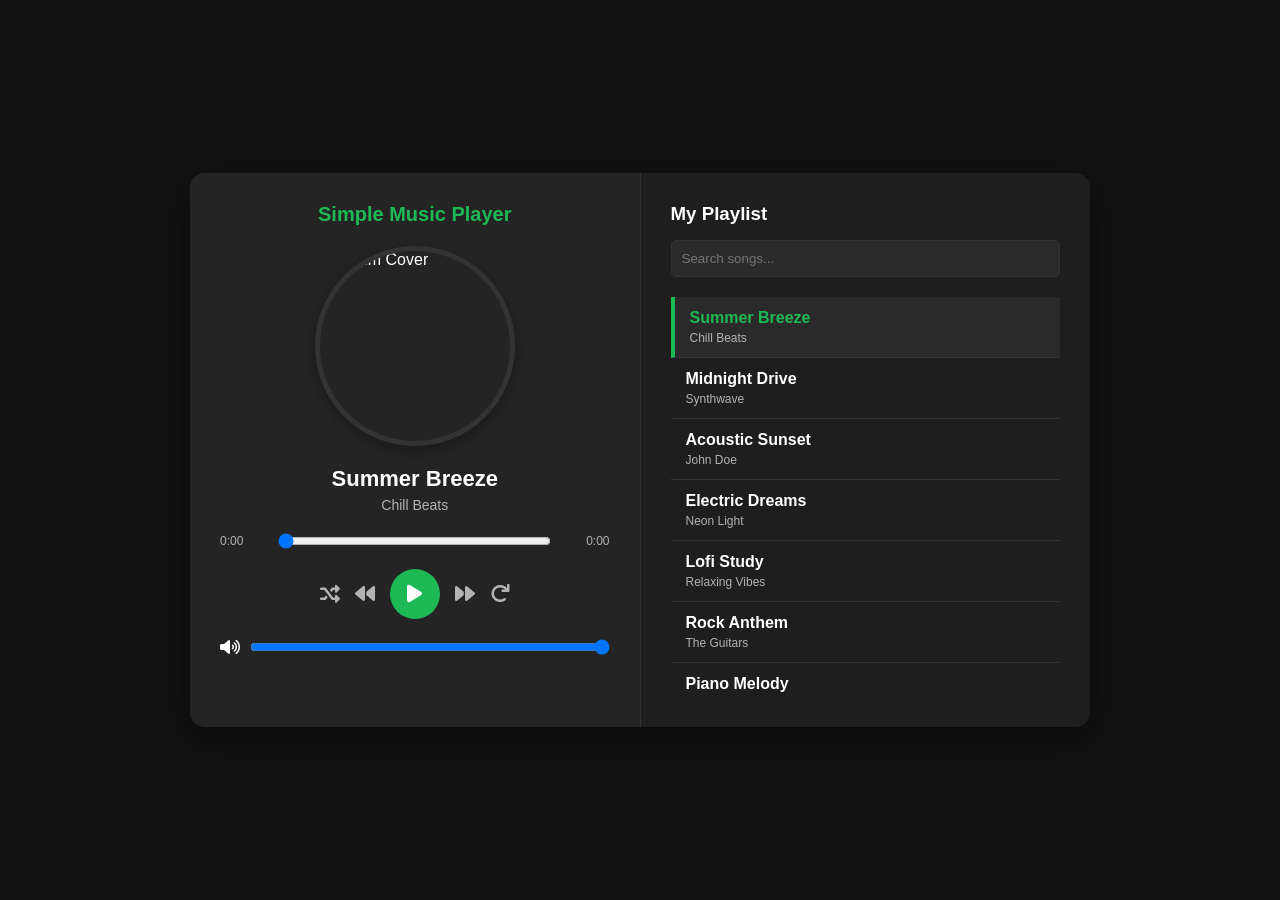
==== Website with DOM Manipulation/index.html @ 87012e7b "Add BCA DOM Assessment Music Player project" ====
<!DOCTYPE html>
<html lang="en">
<head>
    <meta charset="UTF-8">
    <meta name="viewport" content="width=device-width, initial-scale=1.0">
    <title>My Music Player - BCA Project</title>
    <link rel="stylesheet" href="style.css">
    <!-- Font Awesome for icons -->
    <link rel="stylesheet" href="https://cdnjs.cloudflare.com/ajax/libs/font-awesome/6.0.0/css/all.min.css">
</head>
<body>
    <div class="container">
        <!-- Player Section -->
        <div class="player-container">
            <h2 class="app-title">Simple Music Player</h2>
            
            <div class="album-art">
                <!-- Using a placeholder image for demonstration -->
                <img id="cover-image" src="https://via.placeholder.com/200x200/333/1db954?text=Album+Art" alt="Album Cover">
            </div>

            <div class="song-info">
                <h3 id="song-title">Song Title</h3>
                <p id="artist-name">Artist Name</p>
            </div>

            <!-- Progress Bar -->
            <div class="progress-container">
                <span id="current-time">0:00</span>
                <input type="range" id="progress-bar" value="0" min="0" max="100">
                <span id="total-duration">0:00</span>
            </div>

            <!-- Controls -->
            <div class="controls">
                <button id="shuffle-btn" class="control-btn" title="Shuffle"><i class="fas fa-random"></i></button>
                <button id="prev-btn" class="control-btn"><i class="fas fa-backward"></i></button>
                <button id="play-btn" class="control-btn play-pause"><i class="fas fa-play"></i></button>
                <button id="next-btn" class="control-btn"><i class="fas fa-forward"></i></button>
                <button id="repeat-btn" class="control-btn" title="Repeat"><i class="fas fa-redo"></i></button>
            </div>

            <!-- Volume Control -->
            <div class="volume-container">
                <i class="fas fa-volume-up"></i>
                <input type="range" id="volume-slider" value="100" min="0" max="100">
            </div>
            
            <!-- Hidden Audio Element -->
            <audio id="audio-player"></audio>
        </div>

        <!-- Playlist Section -->
        <div class="playlist-container">
            <div class="playlist-header">
                <h3>My Playlist</h3>
                <input type="text" id="search-box" placeholder="Search songs...">
            </div>
            <ul id="playlist-list">
                <!-- Playlist will be generated here by JavaScript -->
            </ul>
        </div>
    </div>

    <script src="script.js"></script>
</body>
</html>
---- Website with DOM Manipulation/style.css ----
/* Basic Reset */
* {
    margin: 0;
    padding: 0;
    box-sizing: border-box;
}

body {
    font-family: 'Segoe UI', Tahoma, Geneva, Verdana, sans-serif;
    background-color: #121212;
    color: #ffffff;
    display: flex;
    justify-content: center;
    align-items: center;
    min-height: 100vh;
}

.container {
    display: flex;
    flex-wrap: wrap;
    background-color: #1e1e1e;
    border-radius: 15px;
    box-shadow: 0 10px 30px rgba(0, 0, 0, 0.5);
    overflow: hidden;
    width: 900px;
    max-width: 95%;
}

/* Player Side */
.player-container {
    flex: 1;
    min-width: 300px;
    padding: 30px;
    display: flex;
    flex-direction: column;
    align-items: center;
    background-color: #242424;
}

.app-title {
    margin-bottom: 20px;
    font-size: 20px;
    color: #1db954;
}

.album-art {
    width: 200px;
    height: 200px;
    border-radius: 50%;
    overflow: hidden;
    margin-bottom: 20px;
    box-shadow: 0 5px 15px rgba(0, 0, 0, 0.3);
    border: 5px solid #333;
}

.album-art img {
    width: 100%;
    height: 100%;
    object-fit: cover;
}

.song-info {
    text-align: center;
    margin-bottom: 20px;
}

#song-title {
    font-size: 22px;
    margin-bottom: 5px;
}

#artist-name {
    color: #b3b3b3;
    font-size: 14px;
}

/* Progress bar styling */
.progress-container {
    width: 100%;
    display: flex;
    align-items: center;
    justify-content: space-between;
    margin-bottom: 20px;
    font-size: 12px;
    color: #b3b3b3;
}

#progress-bar {
    width: 70%;
    cursor: pointer;
}

/* Controls */
.controls {
    display: flex;
    align-items: center;
    justify-content: center;
    gap: 15px;
    margin-bottom: 20px;
}

.control-btn {
    background: none;
    border: none;
    color: #b3b3b3;
    font-size: 20px;
    cursor: pointer;
    transition: color 0.2s;
}

.control-btn:hover {
    color: #ffffff;
}

.play-pause {
    background-color: #1db954;
    color: white;
    width: 50px;
    height: 50px;
    border-radius: 50%;
    display: flex;
    justify-content: center;
    align-items: center;
}

.play-pause:hover {
    background-color: #1ed760;
    color: white;
    transform: scale(1.05);
}

.active-btn {
    color: #1db954 !important;
}

/* Volume */
.volume-container {
    display: flex;
    align-items: center;
    gap: 10px;
    width: 100%;
}

#volume-slider {
    flex: 1;
    cursor: pointer;
}

/* Playlist Side */
.playlist-container {
    flex: 1;
    min-width: 300px;
    padding: 30px;
    background-color: #1e1e1e;
    border-left: 1px solid #333;
}

.playlist-header {
    display: flex;
    flex-direction: column;
    gap: 15px;
    margin-bottom: 20px;
}

#search-box {
    padding: 10px;
    border-radius: 5px;
    border: 1px solid #333;
    background-color: #2b2b2b;
    color: white;
    outline: none;
}

#search-box:focus {
    border-color: #1db954;
}

#playlist-list {
    list-style: none;
    max-height: 400px;
    overflow-y: auto;
}

.playlist-item {
    padding: 12px 15px;
    border-bottom: 1px solid #333;
    cursor: pointer;
    display: flex;
    flex-direction: column;
    transition: background-color 0.2s;
}

.playlist-item:hover {
    background-color: #2a2a2a;
}

.playlist-item .title {
    font-size: 16px;
    font-weight: bold;
}

.playlist-item .artist {
    font-size: 12px;
    color: #b3b3b3;
    margin-top: 4px;
}

/* Highlight playing song */
.playing {
    background-color: #2a2a2a;
    border-left: 4px solid #1db954;
}

.playing .title {
    color: #1db954;
}

/* Custom Scrollbar */
::-webkit-scrollbar {
    width: 8px;
}
::-webkit-scrollbar-track {
    background: #1e1e1e;
}
::-webkit-scrollbar-thumb {
    background: #555;
    border-radius: 4px;
}
::-webkit-scrollbar-thumb:hover {
    background: #777;
}

@media (max-width: 768px) {
    .container {
        flex-direction: column;
    }
    .playlist-container {
        border-left: none;
        border-top: 1px solid #333;
    }
}
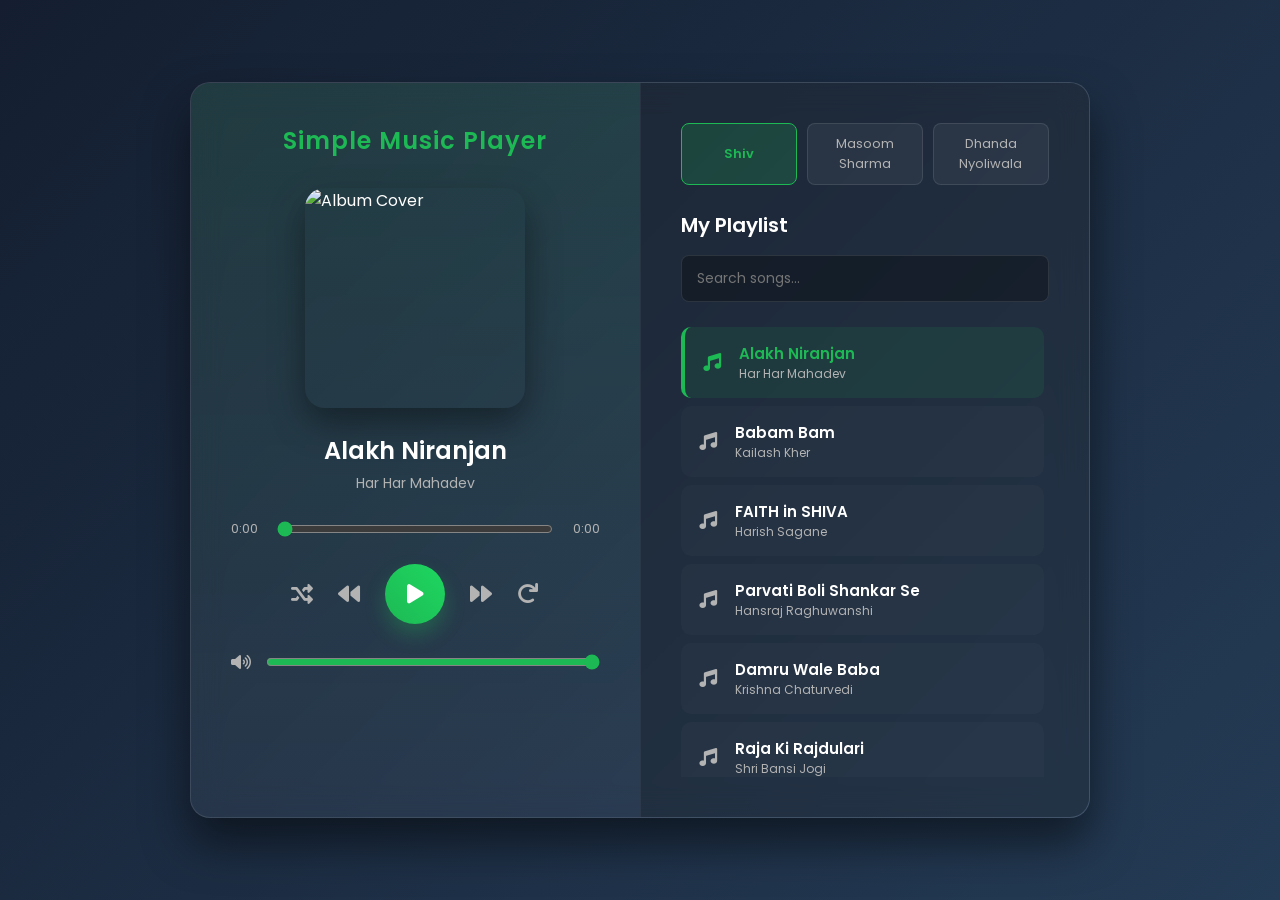
==== commit 7b089141: "Add custom playlists for Shiv, Masoom Sharma, and Dhanda with actual song paths" ====
--- a/Website with DOM Manipulation/index.html
+++ b/Website with DOM Manipulation/index.html
@@ -52,6 +52,11 @@
 
         <!-- Playlist Section -->
         <div class="playlist-container">
+            <div class="playlist-switcher">
+                <button class="playlist-tab active" data-playlist="shiv">Shiv</button>
+                <button class="playlist-tab" data-playlist="masoom">Masoom Sharma</button>
+                <button class="playlist-tab" data-playlist="dhanda">Dhanda Nyoliwala</button>
+            </div>
             <div class="playlist-header">
                 <h3>My Playlist</h3>
                 <input type="text" id="search-box" placeholder="Search songs...">
--- a/Website with DOM Manipulation/style.css
+++ b/Website with DOM Manipulation/style.css
@@ -1,14 +1,15 @@
-/* Basic Reset */
+@import url('https://fonts.googleapis.com/css2?family=Poppins:wght@300;400;600&display=swap');
+
 * {
     margin: 0;
     padding: 0;
     box-sizing: border-box;
+    font-family: 'Poppins', sans-serif;
 }
 
 body {
-    font-family: 'Segoe UI', Tahoma, Geneva, Verdana, sans-serif;
-    background-color: #121212;
-    color: #ffffff;
+    background: linear-gradient(135deg, #141e30, #243b55);
+    color: #fff;
     display: flex;
     justify-content: center;
     align-items: center;
@@ -17,40 +18,47 @@
 
 .container {
     display: flex;
-    flex-wrap: wrap;
-    background-color: #1e1e1e;
-    border-radius: 15px;
-    box-shadow: 0 10px 30px rgba(0, 0, 0, 0.5);
-    overflow: hidden;
+    background: rgba(255, 255, 255, 0.05);
+    backdrop-filter: blur(15px);
+    -webkit-backdrop-filter: blur(15px);
+    border: 1px solid rgba(255, 255, 255, 0.1);
+    border-radius: 20px;
+    box-shadow: 0 25px 45px rgba(0, 0, 0, 0.5);
     width: 900px;
     max-width: 95%;
+    overflow: hidden;
 }
 
 /* Player Side */
 .player-container {
     flex: 1;
-    min-width: 300px;
-    padding: 30px;
+    padding: 40px;
     display: flex;
     flex-direction: column;
     align-items: center;
-    background-color: #242424;
+    background: linear-gradient(to bottom, rgba(29, 185, 84, 0.1), transparent);
 }
 
 .app-title {
-    margin-bottom: 20px;
-    font-size: 20px;
+    font-size: 24px;
     color: #1db954;
+    font-weight: 600;
+    margin-bottom: 30px;
+    letter-spacing: 1px;
 }
 
 .album-art {
-    width: 200px;
-    height: 200px;
-    border-radius: 50%;
+    width: 220px;
+    height: 220px;
+    border-radius: 20px;
     overflow: hidden;
-    margin-bottom: 20px;
-    box-shadow: 0 5px 15px rgba(0, 0, 0, 0.3);
-    border: 5px solid #333;
+    margin-bottom: 25px;
+    box-shadow: 0 15px 35px rgba(0, 0, 0, 0.4);
+    transition: transform 0.3s;
+}
+
+.album-art:hover {
+    transform: scale(1.05);
 }
 
 .album-art img {
@@ -61,11 +69,12 @@
 
 .song-info {
     text-align: center;
-    margin-bottom: 20px;
+    margin-bottom: 25px;
 }
 
 #song-title {
-    font-size: 22px;
+    font-size: 24px;
+    font-weight: 600;
     margin-bottom: 5px;
 }
 
@@ -80,14 +89,15 @@
     display: flex;
     align-items: center;
     justify-content: space-between;
-    margin-bottom: 20px;
-    font-size: 12px;
+    margin-bottom: 25px;
+    font-size: 13px;
     color: #b3b3b3;
 }
 
 #progress-bar {
-    width: 70%;
-    cursor: pointer;
+    width: 75%;
+    cursor: pointer;
+    accent-color: #1db954;
 }
 
 /* Controls */
@@ -95,38 +105,40 @@
     display: flex;
     align-items: center;
     justify-content: center;
-    gap: 15px;
-    margin-bottom: 20px;
+    gap: 25px;
+    margin-bottom: 30px;
 }
 
 .control-btn {
     background: none;
     border: none;
     color: #b3b3b3;
-    font-size: 20px;
-    cursor: pointer;
-    transition: color 0.2s;
+    font-size: 22px;
+    cursor: pointer;
+    transition: all 0.3s;
 }
 
 .control-btn:hover {
-    color: #ffffff;
+    color: #fff;
+    transform: translateY(-2px);
 }
 
 .play-pause {
-    background-color: #1db954;
+    background: linear-gradient(45deg, #1db954, #1ed760);
     color: white;
-    width: 50px;
-    height: 50px;
+    width: 60px;
+    height: 60px;
     border-radius: 50%;
     display: flex;
     justify-content: center;
     align-items: center;
+    box-shadow: 0 10px 20px rgba(29, 185, 84, 0.3);
 }
 
 .play-pause:hover {
-    background-color: #1ed760;
+    transform: scale(1.1) translateY(-2px);
     color: white;
-    transform: scale(1.05);
+    box-shadow: 0 15px 25px rgba(29, 185, 84, 0.4);
 }
 
 .active-btn {
@@ -137,78 +149,137 @@
 .volume-container {
     display: flex;
     align-items: center;
-    gap: 10px;
+    gap: 15px;
     width: 100%;
+    color: #b3b3b3;
 }
 
 #volume-slider {
     flex: 1;
     cursor: pointer;
+    accent-color: #1db954;
 }
 
 /* Playlist Side */
 .playlist-container {
     flex: 1;
-    min-width: 300px;
-    padding: 30px;
-    background-color: #1e1e1e;
-    border-left: 1px solid #333;
+    padding: 40px;
+    background: rgba(0, 0, 0, 0.2);
+    border-left: 1px solid rgba(255, 255, 255, 0.05);
+}
+
+.playlist-switcher {
+    display: flex;
+    gap: 10px;
+    margin-bottom: 25px;
+}
+
+.playlist-tab {
+    flex: 1;
+    background: rgba(255, 255, 255, 0.05);
+    border: 1px solid rgba(255, 255, 255, 0.1);
+    color: #b3b3b3;
+    padding: 10px;
+    border-radius: 8px;
+    cursor: pointer;
+    font-size: 13px;
+    transition: all 0.3s;
+}
+
+.playlist-tab:hover {
+    background: rgba(255, 255, 255, 0.1);
+    color: #fff;
+}
+
+.playlist-tab.active {
+    background: rgba(29, 185, 84, 0.2);
+    border-color: #1db954;
+    color: #1db954;
+    font-weight: 600;
 }
 
 .playlist-header {
     display: flex;
     flex-direction: column;
     gap: 15px;
-    margin-bottom: 20px;
+    margin-bottom: 25px;
+}
+
+.playlist-header h3 {
+    font-size: 20px;
+    font-weight: 600;
 }
 
 #search-box {
-    padding: 10px;
-    border-radius: 5px;
-    border: 1px solid #333;
-    background-color: #2b2b2b;
+    padding: 12px 15px;
+    border-radius: 8px;
+    border: 1px solid rgba(255, 255, 255, 0.1);
+    background: rgba(0, 0, 0, 0.3);
     color: white;
     outline: none;
+    font-size: 14px;
+    transition: all 0.3s;
 }
 
 #search-box:focus {
     border-color: #1db954;
+    box-shadow: 0 0 10px rgba(29, 185, 84, 0.2);
 }
 
 #playlist-list {
     list-style: none;
-    max-height: 400px;
+    max-height: 450px;
     overflow-y: auto;
+    padding-right: 5px;
 }
 
 .playlist-item {
-    padding: 12px 15px;
-    border-bottom: 1px solid #333;
-    cursor: pointer;
+    padding: 15px;
+    border-radius: 10px;
+    margin-bottom: 8px;
+    cursor: pointer;
+    display: flex;
+    align-items: center;
+    gap: 15px;
+    transition: all 0.3s;
+    background: rgba(255, 255, 255, 0.02);
+}
+
+.playlist-item:hover {
+    background: rgba(255, 255, 255, 0.08);
+    transform: translateX(5px);
+}
+
+.playlist-icon {
+    color: #b3b3b3;
+    font-size: 18px;
+    width: 24px;
+    text-align: center;
+}
+
+.song-details {
     display: flex;
     flex-direction: column;
-    transition: background-color 0.2s;
-}
-
-.playlist-item:hover {
-    background-color: #2a2a2a;
 }
 
 .playlist-item .title {
-    font-size: 16px;
-    font-weight: bold;
+    font-size: 15px;
+    font-weight: 600;
 }
 
 .playlist-item .artist {
     font-size: 12px;
     color: #b3b3b3;
-    margin-top: 4px;
 }
 
 /* Highlight playing song */
 .playing {
-    background-color: #2a2a2a;
+    background: rgba(29, 185, 84, 0.1);
     border-left: 4px solid #1db954;
+}
+
+.playing .playlist-icon {
+    color: #1db954;
 }
 
 .playing .title {
@@ -217,17 +288,17 @@
 
 /* Custom Scrollbar */
 ::-webkit-scrollbar {
-    width: 8px;
+    width: 6px;
 }
 ::-webkit-scrollbar-track {
-    background: #1e1e1e;
+    background: rgba(0,0,0,0.1);
 }
 ::-webkit-scrollbar-thumb {
-    background: #555;
-    border-radius: 4px;
+    background: rgba(255,255,255,0.2);
+    border-radius: 10px;
 }
 ::-webkit-scrollbar-thumb:hover {
-    background: #777;
+    background: rgba(255,255,255,0.4);
 }
 
 @media (max-width: 768px) {
@@ -236,6 +307,6 @@
     }
     .playlist-container {
         border-left: none;
-        border-top: 1px solid #333;
+        border-top: 1px solid rgba(255, 255, 255, 0.05);
     }
 }
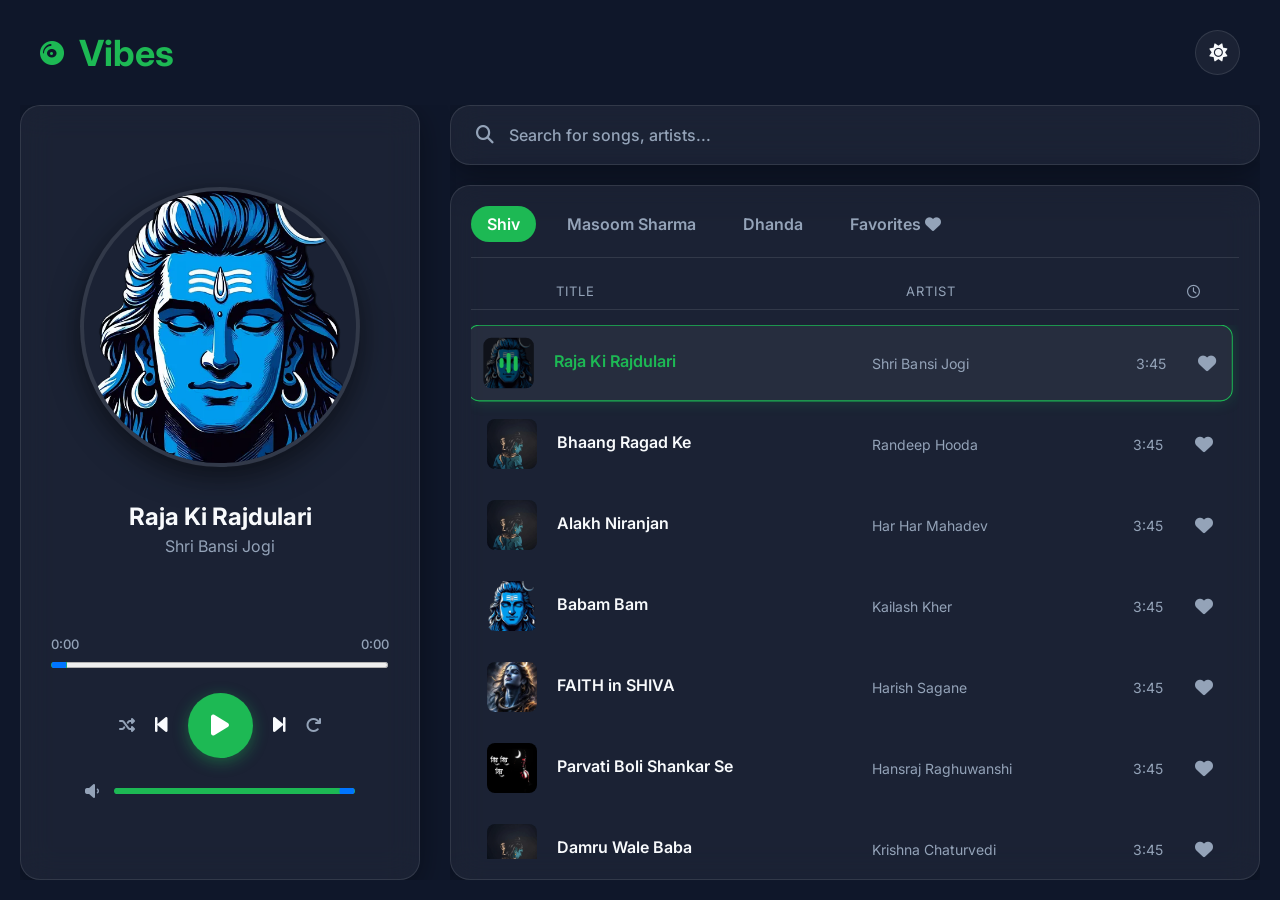
==== commit 3661b629: "Premium Music Player UI overhaul with custom covers, dynamic background, and new playlists" ====
--- a/Website with DOM Manipulation/index.html
+++ b/Website with DOM Manipulation/index.html
@@ -3,69 +3,116 @@
 <head>
     <meta charset="UTF-8">
     <meta name="viewport" content="width=device-width, initial-scale=1.0">
-    <title>My Music Player - BCA Project</title>
+    <title>Premium Music Player</title>
     <link rel="stylesheet" href="style.css">
-    <!-- Font Awesome for icons -->
-    <link rel="stylesheet" href="https://cdnjs.cloudflare.com/ajax/libs/font-awesome/6.0.0/css/all.min.css">
+    <!-- Font Awesome for Icons -->
+    <link rel="stylesheet" href="https://cdnjs.cloudflare.com/ajax/libs/font-awesome/6.4.0/css/all.min.css">
+    <!-- Google Fonts -->
+    <link href="https://fonts.googleapis.com/css2?family=Inter:wght@300;400;500;600;700&display=swap" rel="stylesheet">
 </head>
-<body>
-    <div class="container">
-        <!-- Player Section -->
-        <div class="player-container">
-            <h2 class="app-title">Simple Music Player</h2>
-            
-            <div class="album-art">
-                <!-- Using a placeholder image for demonstration -->
-                <img id="cover-image" src="https://via.placeholder.com/200x200/333/1db954?text=Album+Art" alt="Album Cover">
+<body class="dark-mode">
+
+    <div class="app-container">
+        
+        <!-- Header / Nav -->
+        <header class="app-header">
+            <div class="logo">
+                <i class="fas fa-compact-disc fa-spin"></i>
+                <h2>Vibes</h2>
             </div>
+            <button id="theme-toggle" class="glass-btn">
+                <i class="fas fa-sun"></i>
+            </button>
+        </header>
 
-            <div class="song-info">
-                <h3 id="song-title">Song Title</h3>
-                <p id="artist-name">Artist Name</p>
-            </div>
+        <div class="main-content">
+            <!-- ===================== -->
+            <!-- LEFT PANEL: Player    -->
+            <!-- ===================== -->
+            <section class="left-panel glass-card">
+                
+                <div class="album-art-container">
+                    <img src="images/shiv2.png" id="cover-image" class="album-art" alt="Album Cover">
+                    <div class="glow-ring"></div>
+                </div>
 
-            <!-- Progress Bar -->
-            <div class="progress-container">
-                <span id="current-time">0:00</span>
-                <input type="range" id="progress-bar" value="0" min="0" max="100">
-                <span id="total-duration">0:00</span>
-            </div>
+                <div class="song-info">
+                    <h1 id="song-title">Raja Ki Rajdulari</h1>
+                    <p id="artist-name">Shri Bansi Jogi</p>
+                </div>
 
-            <!-- Controls -->
-            <div class="controls">
-                <button id="shuffle-btn" class="control-btn" title="Shuffle"><i class="fas fa-random"></i></button>
-                <button id="prev-btn" class="control-btn"><i class="fas fa-backward"></i></button>
-                <button id="play-btn" class="control-btn play-pause"><i class="fas fa-play"></i></button>
-                <button id="next-btn" class="control-btn"><i class="fas fa-forward"></i></button>
-                <button id="repeat-btn" class="control-btn" title="Repeat"><i class="fas fa-redo"></i></button>
-            </div>
+                <!-- Animated Audio Visualizer (Placeholder for aesthetics) -->
+                <div class="main-visualizer" id="main-visualizer">
+                    <div class="v-bar"></div>
+                    <div class="v-bar"></div>
+                    <div class="v-bar"></div>
+                    <div class="v-bar"></div>
+                    <div class="v-bar"></div>
+                    <div class="v-bar"></div>
+                    <div class="v-bar"></div>
+                </div>
 
-            <!-- Volume Control -->
-            <div class="volume-container">
-                <i class="fas fa-volume-up"></i>
-                <input type="range" id="volume-slider" value="100" min="0" max="100">
-            </div>
-            
-            <!-- Hidden Audio Element -->
-            <audio id="audio-player"></audio>
-        </div>
+                <div class="progress-container">
+                    <div class="time-display">
+                        <span id="current-time">0:00</span>
+                        <span id="total-duration">0:00</span>
+                    </div>
+                    <input type="range" id="progress-bar" class="custom-slider" value="0" min="0" max="100">
+                </div>
 
-        <!-- Playlist Section -->
-        <div class="playlist-container">
-            <div class="playlist-switcher">
-                <button class="playlist-tab active" data-playlist="shiv">Shiv</button>
-                <button class="playlist-tab" data-playlist="masoom">Masoom Sharma</button>
-                <button class="playlist-tab" data-playlist="dhanda">Dhanda Nyoliwala</button>
-            </div>
-            <div class="playlist-header">
-                <h3>My Playlist</h3>
-                <input type="text" id="search-box" placeholder="Search songs...">
-            </div>
-            <ul id="playlist-list">
-                <!-- Playlist will be generated here by JavaScript -->
-            </ul>
+                <div class="player-controls">
+                    <button id="shuffle-btn" class="control-btn small-btn" title="Shuffle (S)"><i class="fas fa-random"></i></button>
+                    <button id="prev-btn" class="control-btn" title="Previous (Left Arrow)"><i class="fas fa-step-backward"></i></button>
+                    <button id="play-btn" class="control-btn play-pause-btn" title="Play/Pause (Space)"><i class="fas fa-play"></i></button>
+                    <button id="next-btn" class="control-btn" title="Next (Right Arrow)"><i class="fas fa-step-forward"></i></button>
+                    <button id="repeat-btn" class="control-btn small-btn" title="Repeat (R)"><i class="fas fa-redo"></i></button>
+                </div>
+
+                <div class="volume-container">
+                    <i class="fas fa-volume-down volume-icon" id="mute-btn"></i>
+                    <input type="range" id="volume-slider" class="custom-slider" value="100" min="0" max="100">
+                </div>
+                
+                <audio id="audio-player"></audio>
+            </section>
+
+            <!-- ===================== -->
+            <!-- RIGHT PANEL: Playlist -->
+            <!-- ===================== -->
+            <section class="right-panel">
+                
+                <div class="search-container glass-card">
+                    <i class="fas fa-search"></i>
+                    <input type="text" id="search-box" placeholder="Search for songs, artists...">
+                </div>
+
+                <div class="playlist-section glass-card">
+                    <!-- Top Tabs -->
+                    <div class="playlist-tabs">
+                        <button class="tab-btn active" data-target="shiv">Shiv</button>
+                        <button class="tab-btn" data-target="masoom">Masoom Sharma</button>
+                        <button class="tab-btn" data-target="dhanda">Dhanda</button>
+                        <button class="tab-btn" data-target="favorites">Favorites <i class="fas fa-heart"></i></button>
+                    </div>
+
+                    <div class="playlist-header-labels">
+                        <span class="label-title">Title</span>
+                        <span class="label-artist">Artist</span>
+                        <span class="label-duration"><i class="far fa-clock"></i></span>
+                    </div>
+
+                    <!-- Playlist Container -->
+                    <ul id="playlist-list" class="playlist-list">
+                        <!-- Items injected by JS -->
+                    </ul>
+                </div>
+
+            </section>
         </div>
     </div>
+
+    <!-- Toast Notifications -->
+    <div id="toast-container"></div>
 
     <script src="script.js"></script>
 </body>
--- a/Website with DOM Manipulation/style.css
+++ b/Website with DOM Manipulation/style.css
@@ -1,148 +1,374 @@
-@import url('https://fonts.googleapis.com/css2?family=Poppins:wght@300;400;600&display=swap');
-
+/* =========================================
+   VARIABLES & THEME SETUP
+   ========================================= */
+:root {
+    /* Dark Theme (Default) */
+    --bg-color: #0f172a;
+    --text-primary: #f8fafc;
+    --text-secondary: #94a3b8;
+    --accent: #1db954;
+    /* Neon Green */
+    --accent-hover: #1ed760;
+    --glass-bg: rgba(255, 255, 255, 0.05);
+    --glass-border: rgba(255, 255, 255, 0.1);
+    --glass-shadow: 0 8px 32px 0 rgba(0, 0, 0, 0.37);
+    --hover-bg: rgba(255, 255, 255, 0.1);
+    --radius: 20px;
+    --transition: all 0.3s cubic-bezier(0.4, 0, 0.2, 1);
+}
+
+/* Light Theme overrides */
+body.light-mode {
+    --bg-color: #f1f5f9;
+    --text-primary: #0f172a;
+    --text-secondary: #475569;
+    --accent: #10b981;
+    --accent-hover: #059669;
+    --glass-bg: rgba(255, 255, 255, 0.6);
+    --glass-border: rgba(255, 255, 255, 1);
+    --glass-shadow: 0 8px 32px 0 rgba(31, 38, 135, 0.1);
+    --hover-bg: rgba(0, 0, 0, 0.05);
+}
+
+/* =========================================
+   RESET & BASE STYLES
+   ========================================= */
 * {
     margin: 0;
     padding: 0;
     box-sizing: border-box;
-    font-family: 'Poppins', sans-serif;
+    font-family: 'Inter', sans-serif;
 }
 
 body {
-    background: linear-gradient(135deg, #141e30, #243b55);
-    color: #fff;
+    background: var(--bg-color);
+    color: var(--text-primary);
+    min-height: 100vh;
+    transition: var(--transition);
+    overflow-x: hidden;
+}
+
+/* Custom Scrollbar */
+::-webkit-scrollbar {
+    width: 8px;
+}
+
+::-webkit-scrollbar-track {
+    background: transparent;
+}
+
+::-webkit-scrollbar-thumb {
+    background: var(--glass-border);
+    border-radius: 10px;
+}
+
+::-webkit-scrollbar-thumb:hover {
+    background: var(--text-secondary);
+}
+
+/* =========================================
+   UTILITIES
+   ========================================= */
+.glass-card {
+    background: var(--glass-bg);
+    backdrop-filter: blur(16px);
+    -webkit-backdrop-filter: blur(16px);
+    border: 1px solid var(--glass-border);
+    border-radius: var(--radius);
+    box-shadow: var(--glass-shadow);
+}
+
+/* =========================================
+   LAYOUT
+   ========================================= */
+.app-container {
+    max-width: 1400px;
+    margin: 0 auto;
+    padding: 20px;
+    display: flex;
+    flex-direction: column;
+    height: 100vh;
+}
+
+.app-header {
+    display: flex;
+    justify-content: space-between;
+    align-items: center;
+    padding: 10px 20px;
+    margin-bottom: 20px;
+}
+
+.logo {
+    display: flex;
+    align-items: center;
+    gap: 15px;
+    font-size: 24px;
+    font-weight: 700;
+    color: var(--accent);
+}
+
+.glass-btn {
+    background: var(--glass-bg);
+    border: 1px solid var(--glass-border);
+    color: var(--text-primary);
+    width: 45px;
+    height: 45px;
+    border-radius: 50%;
+    cursor: pointer;
+    transition: var(--transition);
     display: flex;
     justify-content: center;
     align-items: center;
-    min-height: 100vh;
-}
-
-.container {
-    display: flex;
-    background: rgba(255, 255, 255, 0.05);
-    backdrop-filter: blur(15px);
-    -webkit-backdrop-filter: blur(15px);
-    border: 1px solid rgba(255, 255, 255, 0.1);
-    border-radius: 20px;
-    box-shadow: 0 25px 45px rgba(0, 0, 0, 0.5);
-    width: 900px;
-    max-width: 95%;
+    font-size: 18px;
+}
+
+.glass-btn:hover {
+    background: var(--hover-bg);
+    transform: translateY(-2px);
+}
+
+.main-content {
+    display: flex;
+    gap: 30px;
+    flex: 1;
     overflow: hidden;
-}
-
-/* Player Side */
-.player-container {
-    flex: 1;
-    padding: 40px;
+    /* Prevent body scroll */
+}
+
+/* =========================================
+   LEFT PANEL (PLAYER)
+   ========================================= */
+.left-panel {
+    flex: 0 0 400px;
+    padding: 40px 30px;
     display: flex;
     flex-direction: column;
     align-items: center;
-    background: linear-gradient(to bottom, rgba(29, 185, 84, 0.1), transparent);
-}
-
-.app-title {
-    font-size: 24px;
-    color: #1db954;
-    font-weight: 600;
-    margin-bottom: 30px;
-    letter-spacing: 1px;
+    justify-content: center;
+    gap: 25px;
+}
+
+/* Album Art */
+.album-art-container {
+    position: relative;
+    width: 280px;
+    height: 280px;
+    border-radius: 50%;
+    margin-bottom: 10px;
 }
 
 .album-art {
-    width: 220px;
-    height: 220px;
-    border-radius: 20px;
-    overflow: hidden;
-    margin-bottom: 25px;
-    box-shadow: 0 15px 35px rgba(0, 0, 0, 0.4);
-    transition: transform 0.3s;
-}
-
-.album-art:hover {
-    transform: scale(1.05);
-}
-
-.album-art img {
     width: 100%;
     height: 100%;
     object-fit: cover;
-}
-
+    border-radius: 50%;
+    border: 4px solid var(--glass-border);
+    box-shadow: 0 10px 30px rgba(0, 0, 0, 0.5);
+    transition: var(--transition);
+    z-index: 2;
+    position: relative;
+}
+
+.glow-ring {
+    position: absolute;
+    top: -5px;
+    left: -5px;
+    right: -5px;
+    bottom: -5px;
+    border-radius: 50%;
+    background: conic-gradient(from 0deg, transparent, var(--accent), transparent);
+    z-index: 1;
+    opacity: 0;
+    transition: opacity 0.3s ease;
+}
+
+/* Spinning Animation */
+@keyframes spin {
+    100% {
+        transform: rotate(360deg);
+    }
+}
+
+.album-art.spinning {
+    animation: spin 15s linear infinite;
+    border-color: var(--accent);
+}
+
+.album-art.spinning+.glow-ring {
+    opacity: 0.5;
+    animation: spin 3s linear infinite;
+}
+
+/* Song Info */
 .song-info {
     text-align: center;
-    margin-bottom: 25px;
-}
-
-#song-title {
+    width: 100%;
+}
+
+.song-info h1 {
     font-size: 24px;
-    font-weight: 600;
+    font-weight: 700;
     margin-bottom: 5px;
-}
-
-#artist-name {
-    color: #b3b3b3;
-    font-size: 14px;
-}
-
-/* Progress bar styling */
+    white-space: nowrap;
+    overflow: hidden;
+    text-overflow: ellipsis;
+}
+
+.song-info p {
+    color: var(--text-secondary);
+    font-size: 16px;
+    font-weight: 400;
+}
+
+/* Visualizer Placeholder */
+.main-visualizer {
+    display: flex;
+    align-items: flex-end;
+    justify-content: center;
+    gap: 5px;
+    height: 30px;
+    opacity: 0;
+    transition: opacity 0.3s ease;
+}
+
+.main-visualizer.active {
+    opacity: 1;
+}
+
+.v-bar {
+    width: 6px;
+    background: var(--accent);
+    border-radius: 3px;
+    animation: eqPlay 1s infinite alternate ease-in-out;
+}
+
+.v-bar:nth-child(1) {
+    height: 30%;
+    animation-delay: 0.1s;
+}
+
+.v-bar:nth-child(2) {
+    height: 70%;
+    animation-delay: 0.3s;
+}
+
+.v-bar:nth-child(3) {
+    height: 100%;
+    animation-delay: 0.0s;
+}
+
+.v-bar:nth-child(4) {
+    height: 50%;
+    animation-delay: 0.2s;
+}
+
+.v-bar:nth-child(5) {
+    height: 80%;
+    animation-delay: 0.4s;
+}
+
+.v-bar:nth-child(6) {
+    height: 40%;
+    animation-delay: 0.1s;
+}
+
+.v-bar:nth-child(7) {
+    height: 60%;
+    animation-delay: 0.5s;
+}
+
+/* Progress Bar */
 .progress-container {
     width: 100%;
     display: flex;
-    align-items: center;
+    flex-direction: column;
+    gap: 10px;
+}
+
+.time-display {
+    display: flex;
     justify-content: space-between;
-    margin-bottom: 25px;
     font-size: 13px;
-    color: #b3b3b3;
-}
-
-#progress-bar {
-    width: 75%;
+    color: var(--text-secondary);
+    font-weight: 500;
+}
+
+/* Custom Sliders */
+.custom-slider {
+    width: 100%;
+    height: 6px;
+    background: var(--glass-border);
+    border-radius: 5px;
+    outline: none;
     cursor: pointer;
-    accent-color: #1db954;
+    overflow: hidden;
+}
+
+.custom-slider::-webkit-slider-thumb {
+    -webkit-appearance: none;
+    width: 12px;
+    height: 12px;
+    border-radius: 50%;
+    background: var(--text-primary);
+    box-shadow: -400px 0 0 400px var(--accent);
+    cursor: pointer;
+    transition: var(--transition);
+}
+
+.custom-slider:hover::-webkit-slider-thumb {
+    transform: scale(1.3);
 }
 
 /* Controls */
-.controls {
+.player-controls {
     display: flex;
     align-items: center;
     justify-content: center;
-    gap: 25px;
-    margin-bottom: 30px;
+    gap: 20px;
+    width: 100%;
 }
 
 .control-btn {
     background: none;
     border: none;
-    color: #b3b3b3;
-    font-size: 22px;
+    color: var(--text-primary);
+    font-size: 20px;
     cursor: pointer;
-    transition: all 0.3s;
+    transition: var(--transition);
+    display: flex;
+    align-items: center;
+    justify-content: center;
 }
 
 .control-btn:hover {
+    color: var(--accent);
+    transform: scale(1.1);
+}
+
+.control-btn.active-btn {
+    color: var(--accent);
+    text-shadow: 0 0 10px var(--accent);
+}
+
+.play-pause-btn {
+    width: 65px;
+    height: 65px;
+    background: var(--accent);
     color: #fff;
-    transform: translateY(-2px);
-}
-
-.play-pause {
-    background: linear-gradient(45deg, #1db954, #1ed760);
-    color: white;
-    width: 60px;
-    height: 60px;
     border-radius: 50%;
-    display: flex;
-    justify-content: center;
-    align-items: center;
-    box-shadow: 0 10px 20px rgba(29, 185, 84, 0.3);
-}
-
-.play-pause:hover {
-    transform: scale(1.1) translateY(-2px);
-    color: white;
-    box-shadow: 0 15px 25px rgba(29, 185, 84, 0.4);
-}
-
-.active-btn {
-    color: #1db954 !important;
+    font-size: 24px;
+    box-shadow: 0 4px 15px rgba(29, 185, 84, 0.4);
+}
+
+.play-pause-btn:hover {
+    background: var(--accent-hover);
+    transform: scale(1.05);
+    color: #fff;
+}
+
+.small-btn {
+    font-size: 16px;
+    color: var(--text-secondary);
 }
 
 /* Volume */
@@ -150,163 +376,337 @@
     display: flex;
     align-items: center;
     gap: 15px;
-    width: 100%;
-    color: #b3b3b3;
-}
-
-#volume-slider {
+    width: 80%;
+    color: var(--text-secondary);
+}
+
+.volume-icon {
+    cursor: pointer;
+    transition: var(--transition);
+}
+
+.volume-icon:hover {
+    color: var(--accent);
+}
+
+/* =========================================
+   RIGHT PANEL (PLAYLIST)
+   ========================================= */
+.right-panel {
     flex: 1;
-    cursor: pointer;
-    accent-color: #1db954;
-}
-
-/* Playlist Side */
-.playlist-container {
+    display: flex;
+    flex-direction: column;
+    gap: 20px;
+    overflow: hidden;
+}
+
+/* Search */
+.search-container {
+    display: flex;
+    align-items: center;
+    padding: 0 25px;
+    height: 60px;
+    gap: 15px;
+}
+
+.search-container i {
+    color: var(--text-secondary);
+    font-size: 18px;
+}
+
+.search-container input {
     flex: 1;
-    padding: 40px;
-    background: rgba(0, 0, 0, 0.2);
-    border-left: 1px solid rgba(255, 255, 255, 0.05);
-}
-
-.playlist-switcher {
-    display: flex;
-    gap: 10px;
-    margin-bottom: 25px;
-}
-
-.playlist-tab {
+    background: transparent;
+    border: none;
+    outline: none;
+    color: var(--text-primary);
+    font-size: 16px;
+    font-weight: 500;
+}
+
+.search-container input::placeholder {
+    color: var(--text-secondary);
+}
+
+/* Playlist Section */
+.playlist-section {
     flex: 1;
-    background: rgba(255, 255, 255, 0.05);
-    border: 1px solid rgba(255, 255, 255, 0.1);
-    color: #b3b3b3;
-    padding: 10px;
-    border-radius: 8px;
-    cursor: pointer;
-    font-size: 13px;
-    transition: all 0.3s;
-}
-
-.playlist-tab:hover {
-    background: rgba(255, 255, 255, 0.1);
-    color: #fff;
-}
-
-.playlist-tab.active {
-    background: rgba(29, 185, 84, 0.2);
-    border-color: #1db954;
-    color: #1db954;
-    font-weight: 600;
-}
-
-.playlist-header {
     display: flex;
     flex-direction: column;
+    padding: 20px;
+    overflow: hidden;
+}
+
+.playlist-tabs {
+    display: flex;
     gap: 15px;
     margin-bottom: 25px;
-}
-
-.playlist-header h3 {
-    font-size: 20px;
+    border-bottom: 1px solid var(--glass-border);
+    padding-bottom: 15px;
+    overflow-x: auto;
+}
+
+.tab-btn {
+    background: transparent;
+    border: none;
+    color: var(--text-secondary);
+    font-size: 16px;
     font-weight: 600;
-}
-
-#search-box {
+    cursor: pointer;
+    padding: 8px 16px;
+    border-radius: 20px;
+    transition: var(--transition);
+    white-space: nowrap;
+}
+
+.tab-btn:hover {
+    color: var(--text-primary);
+    background: var(--hover-bg);
+}
+
+.tab-btn.active {
+    background: var(--accent);
+    color: #fff;
+}
+
+/* List Header */
+.playlist-header-labels {
+    display: flex;
+    padding: 0 20px 10px 85px;
+    /* offset for image */
+    color: var(--text-secondary);
+    font-size: 13px;
+    text-transform: uppercase;
+    letter-spacing: 1px;
+    border-bottom: 1px solid var(--glass-border);
+    margin-bottom: 15px;
+}
+
+.label-title {
+    flex: 2;
+}
+
+.label-artist {
+    flex: 1.5;
+}
+
+.label-duration {
+    width: 50px;
+    text-align: center;
+}
+
+/* The List */
+.playlist-list {
+    list-style: none;
+    overflow-y: auto;
+    flex: 1;
+    padding-right: 10px;
+}
+
+.playlist-item {
+    display: flex;
+    align-items: center;
     padding: 12px 15px;
+    border-radius: 12px;
+    cursor: pointer;
+    transition: var(--transition);
+    margin-bottom: 5px;
+    position: relative;
+    border: 1px solid transparent;
+}
+
+.playlist-item:hover {
+    background: var(--hover-bg);
+}
+
+/* Active Song Style */
+.playlist-item.playing {
+    background: var(--glass-bg);
+    border-color: var(--accent);
+    box-shadow: 0 0 15px rgba(29, 185, 84, 0.2);
+    transform: scale(1.01);
+}
+
+.playlist-item.playing .item-title {
+    color: var(--accent);
+}
+
+/* Item Contents */
+.item-thumb-container {
+    position: relative;
+    width: 50px;
+    height: 50px;
+    margin-right: 20px;
+    flex-shrink: 0;
+}
+
+.item-thumb {
+    width: 100%;
+    height: 100%;
+    object-fit: cover;
     border-radius: 8px;
-    border: 1px solid rgba(255, 255, 255, 0.1);
-    background: rgba(0, 0, 0, 0.3);
-    color: white;
-    outline: none;
+}
+
+/* Small Equalizer Overlay on active song thumbnail */
+.item-eq {
+    position: absolute;
+    top: 0;
+    left: 0;
+    right: 0;
+    bottom: 0;
+    background: rgba(0, 0, 0, 0.6);
+    border-radius: 8px;
+    display: flex;
+    align-items: center;
+    justify-content: center;
+    gap: 3px;
+    opacity: 0;
+    transition: var(--transition);
+}
+
+.playlist-item.playing .item-eq {
+    opacity: 1;
+}
+
+.item-eq-bar {
+    width: 4px;
+    background: var(--accent);
+    border-radius: 2px;
+    animation: eqPlay 0.8s infinite alternate ease-in-out;
+}
+
+.item-eq-bar:nth-child(1) {
+    height: 10px;
+    animation-delay: 0.1s;
+}
+
+.item-eq-bar:nth-child(2) {
+    height: 20px;
+    animation-delay: 0.3s;
+}
+
+.item-eq-bar:nth-child(3) {
+    height: 15px;
+    animation-delay: 0.0s;
+}
+
+@keyframes eqPlay {
+    0% {
+        transform: scaleY(0.3);
+    }
+
+    100% {
+        transform: scaleY(1);
+    }
+}
+
+.item-details {
+    flex: 2;
+    display: flex;
+    flex-direction: column;
+    justify-content: center;
+    overflow: hidden;
+}
+
+.item-title {
+    font-size: 16px;
+    font-weight: 600;
+    margin-bottom: 4px;
+    white-space: nowrap;
+    overflow: hidden;
+    text-overflow: ellipsis;
+}
+
+.item-artist-col {
+    flex: 1.5;
+    color: var(--text-secondary);
     font-size: 14px;
-    transition: all 0.3s;
-}
-
-#search-box:focus {
-    border-color: #1db954;
-    box-shadow: 0 0 10px rgba(29, 185, 84, 0.2);
-}
-
-#playlist-list {
-    list-style: none;
-    max-height: 450px;
-    overflow-y: auto;
-    padding-right: 5px;
-}
-
-.playlist-item {
-    padding: 15px;
-    border-radius: 10px;
-    margin-bottom: 8px;
-    cursor: pointer;
-    display: flex;
-    align-items: center;
-    gap: 15px;
-    transition: all 0.3s;
-    background: rgba(255, 255, 255, 0.02);
-}
-
-.playlist-item:hover {
-    background: rgba(255, 255, 255, 0.08);
-    transform: translateX(5px);
-}
-
-.playlist-icon {
-    color: #b3b3b3;
+    white-space: nowrap;
+    overflow: hidden;
+    text-overflow: ellipsis;
+    padding-right: 15px;
+}
+
+/* Fix mobile vs desktop item artist display */
+.item-artist-sub {
+    display: none;
+    /* Mobile view artist */
+    color: var(--text-secondary);
+    font-size: 13px;
+}
+
+.item-duration {
+    width: 50px;
+    text-align: center;
+    color: var(--text-secondary);
+    font-size: 14px;
+}
+
+.item-menu {
+    width: 40px;
+    text-align: right;
+    color: var(--text-secondary);
     font-size: 18px;
-    width: 24px;
-    text-align: center;
-}
-
-.song-details {
-    display: flex;
-    flex-direction: column;
-}
-
-.playlist-item .title {
-    font-size: 15px;
-    font-weight: 600;
-}
-
-.playlist-item .artist {
-    font-size: 12px;
-    color: #b3b3b3;
-}
-
-/* Highlight playing song */
-.playing {
-    background: rgba(29, 185, 84, 0.1);
-    border-left: 4px solid #1db954;
-}
-
-.playing .playlist-icon {
-    color: #1db954;
-}
-
-.playing .title {
-    color: #1db954;
-}
-
-/* Custom Scrollbar */
-::-webkit-scrollbar {
-    width: 6px;
-}
-::-webkit-scrollbar-track {
-    background: rgba(0,0,0,0.1);
-}
-::-webkit-scrollbar-thumb {
-    background: rgba(255,255,255,0.2);
-    border-radius: 10px;
-}
-::-webkit-scrollbar-thumb:hover {
-    background: rgba(255,255,255,0.4);
+    transition: var(--transition);
+}
+
+.item-menu:hover {
+    color: var(--text-primary);
+}
+
+.item-menu.favorited {
+    color: var(--accent);
+}
+
+/* =========================================
+   RESPONSIVE
+   ========================================= */
+@media (max-width: 1024px) {
+    .app-container {
+        padding: 10px;
+    }
+
+    .left-panel {
+        flex: 0 0 350px;
+        padding: 30px 20px;
+    }
 }
 
 @media (max-width: 768px) {
-    .container {
+    .main-content {
         flex-direction: column;
-    }
-    .playlist-container {
-        border-left: none;
-        border-top: 1px solid rgba(255, 255, 255, 0.05);
-    }
-}
+        overflow-y: auto;
+    }
+
+    .left-panel {
+        flex: none;
+        width: 100%;
+        padding: 20px;
+    }
+
+    .right-panel {
+        flex: none;
+        height: 600px;
+        /* fixed height for playlist scrolling on mobile */
+    }
+
+    .album-art-container {
+        width: 200px;
+        height: 200px;
+    }
+
+    .label-artist {
+        display: none;
+    }
+
+    .item-artist-col {
+        display: none;
+    }
+
+    .item-artist-sub {
+        display: block;
+        white-space: nowrap;
+        overflow: hidden;
+        text-overflow: ellipsis;
+    }
+}
